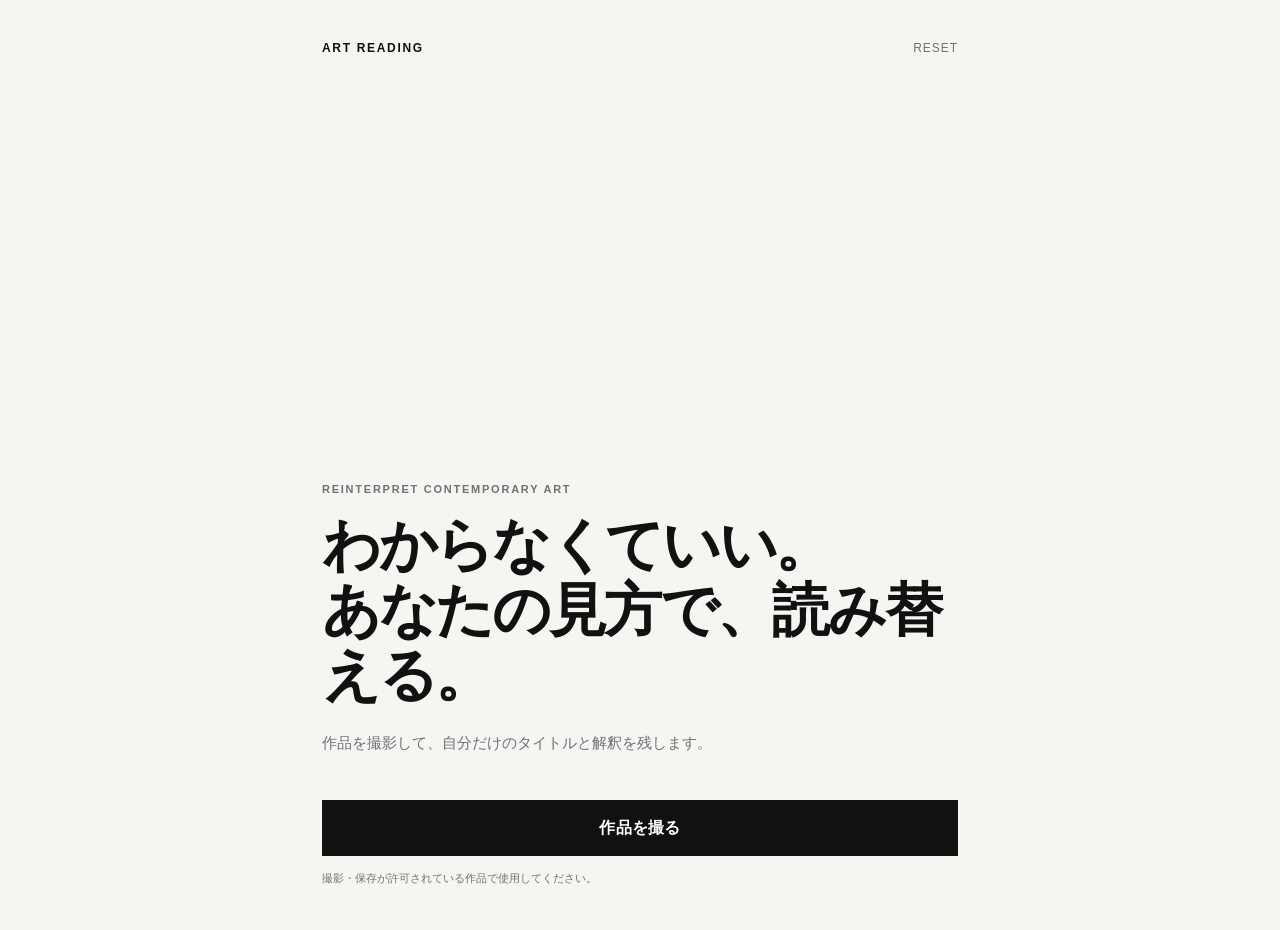
==== art-reading/index.html @ 56af3f80 "Add ART READING web app prototype" ====
<!doctype html>
<html lang="ja">
<head>
<meta charset="utf-8">
<meta name="viewport" content="width=device-width,initial-scale=1,viewport-fit=cover">
<title>ART READING</title>
<style>
:root{--bg:#f5f5f2;--fg:#111;--muted:#717171;--line:#d8d8d2;--card:#fff;--pad:clamp(20px,5vw,42px)}
*{box-sizing:border-box}html,body{margin:0;background:var(--bg);color:var(--fg);font-family:Futura,"Avenir Next","Helvetica Neue",Arial,"Noto Sans JP",sans-serif}body{min-height:100dvh}
button,input,textarea{font:inherit}button{cursor:pointer}.app{width:min(100%,720px);min-height:100dvh;margin:0 auto;padding:18px var(--pad) 42px}
.topbar{display:flex;justify-content:space-between;align-items:center;height:44px;margin-bottom:28px}.brand{font-size:12px;font-weight:700;letter-spacing:.14em}
.text-btn{border:0;background:transparent;color:var(--muted);font-size:12px;letter-spacing:.08em;padding:10px 0}.screen{display:none;min-height:calc(100dvh - 110px);flex-direction:column}.screen.active{display:flex}
.hero{margin:auto 0 44px}.eyebrow,.step{font-size:11px;font-weight:700;letter-spacing:.16em;color:var(--muted);margin:0 0 18px}
h1{font-size:clamp(34px,9vw,58px);line-height:1.12;letter-spacing:-.04em;margin:0 0 22px;font-weight:600}h2{font-size:clamp(26px,7vw,40px);line-height:1.25;letter-spacing:-.035em;margin:0 0 16px;font-weight:600}
.lead,.sub{font-size:15px;line-height:1.75;color:var(--muted);margin:0}.note{font-size:11px;line-height:1.6;color:var(--muted);margin:14px 0 0}
.primary,.secondary,.upload-label{display:flex;align-items:center;justify-content:center;width:100%;min-height:56px;border-radius:0;border:1px solid var(--fg);font-weight:600;letter-spacing:.02em;text-decoration:none}
.primary{background:var(--fg);color:#fff}.secondary{background:transparent;color:var(--fg)}.primary:disabled{opacity:.28;cursor:not-allowed}
.actions{margin-top:auto;padding-top:26px;display:flex;gap:10px}.actions.two>*{flex:1}.actions.stacked{flex-direction:column}.finish{align-self:center;margin-top:2px}
.photo-frame,.mini-photo{background:#e8e8e3;overflow:hidden}.photo-frame{height:64dvh;max-height:680px}
.photo-frame img,.mini-photo img,.result-card>img{width:100%;height:100%;object-fit:contain;display:block}.mini-photo{width:100%;height:22dvh;min-height:150px;max-height:220px;margin-bottom:34px}
.title-input,textarea{width:100%;border:0;border-bottom:1px solid var(--fg);border-radius:0;background:transparent;color:var(--fg);outline:none;padding:18px 0;font-size:22px;margin-top:18px}
textarea{min-height:120px;resize:none;font-size:18px;line-height:1.6}.progress{display:flex;align-items:center;gap:16px;font-size:11px;color:var(--muted);margin-bottom:18px}
.progress .line{height:1px;background:var(--line);flex:1;position:relative;overflow:hidden}.progress .line i{display:block;height:100%;width:25%;background:var(--fg);transition:width .25s ease}
.choice-grid{display:grid;grid-template-columns:1fr;gap:10px;margin-top:12px}.choice{min-height:52px;border:1px solid var(--line);background:transparent;text-align:left;padding:0 16px}.choice.selected{border-color:var(--fg);background:var(--fg);color:#fff}
.optional{margin-top:14px}.result-card{background:var(--card);border:1px solid var(--line)}.result-card>img{height:min(48dvh,460px);background:#eee}
.result-body{padding:28px 24px 22px}.result-body h2{font-size:30px;margin-bottom:18px}.result-body p{font-family:"Noto Serif JP","Yu Mincho",serif;white-space:pre-wrap;font-size:15px;line-height:2;margin:0 0 28px}
.result-meta{display:flex;justify-content:space-between;padding-top:16px;border-top:1px solid var(--line);font-size:9px;letter-spacing:.14em;color:var(--muted)}
@media (min-width:700px){.app{padding-top:26px}.mini-photo{height:200px}}
</style>
</head>
<body>
<main class="app" id="app">
<header class="topbar"><div class="brand">ART READING</div><button class="text-btn" id="resetBtn" type="button">RESET</button></header>

<section class="screen active" data-screen="start">
<div class="hero"><p class="eyebrow">REINTERPRET CONTEMPORARY ART</p><h1>わからなくていい。<br>あなたの見方で、読み替える。</h1><p class="lead">作品を撮影して、自分だけのタイトルと解釈を残します。</p></div>
<label class="primary upload-label">作品を撮る<input id="photoInput" type="file" accept="image/*" capture="environment" hidden></label>
<p class="note">撮影・保存が許可されている作品で使用してください。</p>
</section>

<section class="screen" data-screen="photo">
<div class="photo-frame"><img id="photoPreview" alt="撮影した作品"></div>
<div class="actions two"><label class="secondary upload-label">撮り直す<input id="photoRetake" type="file" accept="image/*" capture="environment" hidden></label><button class="primary" id="photoOk" type="button">この作品で進む</button></div>
</section>

<section class="screen" data-screen="title">
<div class="mini-photo"><img id="titlePhoto" alt="作品"></div><p class="step">TITLE</p>
<h2>この作品に、勝手にタイトルを付けてください。</h2><p class="sub">作者のタイトルは気にしなくて構いません。</p>
<input class="title-input" id="titleInput" maxlength="60" placeholder="例：静かな衝突" autocomplete="off">
<button class="primary" id="titleNext" type="button" disabled>次へ</button>
</section>

<section class="screen" data-screen="question">
<div class="progress"><span id="progressText">1 / 4</span><span class="line"><i id="progressBar"></i></span></div>
<div class="mini-photo"><img id="questionPhoto" alt="作品"></div><p class="step" id="questionStage">INTUITION</p><h2 id="questionText">最初に目に入ったものは？</h2>
<div id="answerArea"></div>
<div class="actions stacked"><button class="primary" id="answerNext" type="button" disabled>次の質問へ</button><button class="text-btn finish" id="finishEarly" type="button">ここで完成する</button></div>
</section>

<section class="screen" data-screen="result">
<p class="step">RECONSTRUCTED VIEW</p>
<article class="result-card" id="resultCard"><img id="resultPhoto" alt="作品"><div class="result-body"><h2 id="resultTitle"></h2><p id="resultText"></p><div class="result-meta"><span>MY READING</span><span id="resultDate"></span></div></div></article>
<div class="actions stacked"><button class="primary" id="saveBtn" type="button">画像として保存</button><button class="secondary" id="againBtn" type="button">もう一度</button></div>
<p class="note">この試作版の解説文は仮ロジックです。API接続後、回答をAIが自然な文章に再編集します。</p>
</section>
</main>
<canvas id="exportCanvas" hidden></canvas>
<script>
const screens=[...document.querySelectorAll('.screen')];
const state={photoData:'',title:'',answers:[]};
const qs=[
{stage:'INTUITION',text:'最初に目に入ったものは？',type:'text'},
{stage:'FEELING',text:'好き・嫌いで言うと、どちらに近い？',type:'feeling'},
{stage:'STORY',text:'この作品の中で、何が起きていると思う？',type:'text'},
{stage:'YOURSELF',text:'自分の経験に置き換えると、何に近い？',type:'text'}
];
let qi=0;const $=id=>document.getElementById(id);
function show(name){screens.forEach(s=>s.classList.toggle('active',s.dataset.screen===name));window.scrollTo(0,0)}
function setAllPhotos(src){['photoPreview','titlePhoto','questionPhoto','resultPhoto'].forEach(id=>$(id).src=src)}
function reset(){state.photoData='';state.title='';state.answers=[];qi=0;$('titleInput').value='';$('titleNext').disabled=true;show('start')}
function handlePhoto(file){if(!file)return;const reader=new FileReader();reader.onload=e=>{state.photoData=e.target.result;setAllPhotos(state.photoData);show('photo')};reader.readAsDataURL(file)}
$('photoInput').addEventListener('change',e=>handlePhoto(e.target.files[0]));$('photoRetake').addEventListener('change',e=>handlePhoto(e.target.files[0]));$('photoOk').onclick=()=>show('title');$('resetBtn').onclick=reset;
$('titleInput').addEventListener('input',e=>{$('titleNext').disabled=!e.target.value.trim()});
$('titleNext').onclick=()=>{state.title=$('titleInput').value.trim();qi=0;renderQuestion();show('question')};

function renderQuestion(){
const q=qs[qi];$('progressText').textContent=`${qi+1} / 4`;$('progressBar').style.width=`${(qi+1)*25}%`;$('questionStage').textContent=q.stage;$('questionText').textContent=q.text;$('answerNext').textContent=qi===qs.length-1?'完成する':'次の質問へ';$('answerNext').disabled=true;
const area=$('answerArea');area.innerHTML='';
if(q.type==='text'){const ta=document.createElement('textarea');ta.placeholder='短くても大丈夫です';ta.value=state.answers[qi]?.text||'';ta.addEventListener('input',()=>{$('answerNext').disabled=!ta.value.trim()});area.appendChild(ta);if(ta.value.trim())$('answerNext').disabled=false}
else{const grid=document.createElement('div');grid.className='choice-grid';['好き','どちらでもない','嫌い'].forEach(v=>{const b=document.createElement('button');b.type='button';b.className='choice';b.textContent=v;if(state.answers[qi]?.choice===v)b.classList.add('selected');b.onclick=()=>{grid.querySelectorAll('.choice').forEach(x=>x.classList.remove('selected'));b.classList.add('selected');$('answerNext').disabled=false};grid.appendChild(b)});const opt=document.createElement('textarea');opt.className='optional';opt.placeholder='なぜ？（任意）';opt.value=state.answers[qi]?.reason||'';area.append(grid,opt);if(state.answers[qi]?.choice)$('answerNext').disabled=false}}
function captureAnswer(){const q=qs[qi],area=$('answerArea');if(q.type==='text')state.answers[qi]={text:area.querySelector('textarea').value.trim()};else state.answers[qi]={choice:area.querySelector('.choice.selected')?.textContent||'',reason:area.querySelector('textarea').value.trim()}}
$('answerNext').onclick=()=>{captureAnswer();if(qi<qs.length-1){qi++;renderQuestion()}else finish()};
$('finishEarly').onclick=()=>{if(!$('answerNext').disabled)captureAnswer();finish()};

function buildText(){const a=state.answers,lines=[];if(a[0]?.text)lines.push(`最初に目に入ったのは、${a[0].text}。`);if(a[1]?.choice){let s=`好き・嫌いで言えば「${a[1].choice}」に近い。`;if(a[1].reason)s+=` ${a[1].reason}。`;lines.push(s)}if(a[2]?.text)lines.push(`私には、${a[2].text}ように見える。`);if(a[3]?.text)lines.push(`自分の経験に重ねるなら、${a[3].text}に近い。`);if(!lines.length)lines.push('この作品を見た瞬間に浮かんだものを、そのまま残した。');return lines.join('\n')}
function finish(){$('resultTitle').textContent=state.title;$('resultText').textContent=buildText();$('resultDate').textContent=new Intl.DateTimeFormat('ja-JP',{year:'numeric',month:'2-digit',day:'2-digit'}).format(new Date());show('result')}
$('againBtn').onclick=reset;
$('saveBtn').onclick=async()=>{const img=new Image();img.onload=()=>{const c=$('exportCanvas'),ctx=c.getContext('2d');const W=1400,photoH=980,pad=88;c.width=W;c.height=1900;ctx.fillStyle='#fff';ctx.fillRect(0,0,c.width,c.height);const scale=Math.min(W/img.width,photoH/img.height),dw=img.width*scale,dh=img.height*scale;ctx.fillStyle='#eee';ctx.fillRect(0,0,W,photoH);ctx.drawImage(img,(W-dw)/2,(photoH-dh)/2,dw,dh);ctx.fillStyle='#111';ctx.font='600 56px Arial';wrap(ctx,state.title,pad,1095,W-pad*2,72);ctx.font='30px serif';const text=buildText().split('\n');let y=1265;text.forEach(line=>{y=wrap(ctx,line,pad,y,W-pad*2,50)+16});ctx.strokeStyle='#ddd';ctx.beginPath();ctx.moveTo(pad,1760);ctx.lineTo(W-pad,1760);ctx.stroke();ctx.fillStyle='#777';ctx.font='18px Arial';ctx.fillText('MY READING',pad,1810);ctx.textAlign='right';ctx.fillText($('resultDate').textContent,W-pad,1810);ctx.textAlign='left';const a=document.createElement('a');a.download='art-reading.png';a.href=c.toDataURL('image/png');a.click()};img.src=state.photoData};
function wrap(ctx,text,x,y,maxWidth,lineHeight){const chars=[...text];let line='';for(const ch of chars){const test=line+ch;if(ctx.measureText(test).width>maxWidth&&line){ctx.fillText(line,x,y);line=ch;y+=lineHeight}else line=test}if(line)ctx.fillText(line,x,y);return y}
</script>
</body></html>
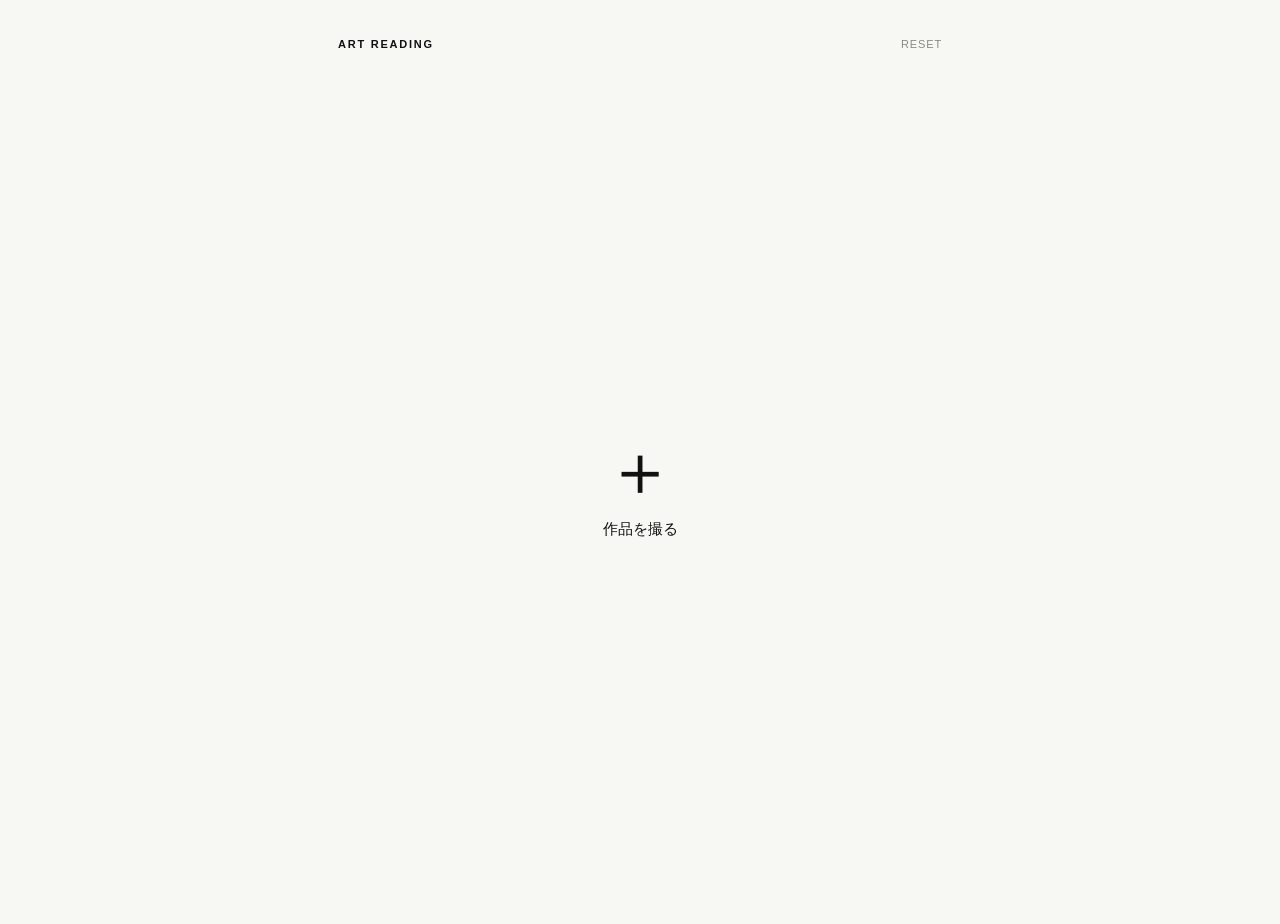
==== commit fb1c9a64: "Simplify ART READING exhibition UI" ====
--- a/art-reading/index.html
+++ b/art-reading/index.html
@@ -5,97 +5,255 @@
 <meta name="viewport" content="width=device-width,initial-scale=1,viewport-fit=cover">
 <title>ART READING</title>
 <style>
-:root{--bg:#f5f5f2;--fg:#111;--muted:#717171;--line:#d8d8d2;--card:#fff;--pad:clamp(20px,5vw,42px)}
-*{box-sizing:border-box}html,body{margin:0;background:var(--bg);color:var(--fg);font-family:Futura,"Avenir Next","Helvetica Neue",Arial,"Noto Sans JP",sans-serif}body{min-height:100dvh}
-button,input,textarea{font:inherit}button{cursor:pointer}.app{width:min(100%,720px);min-height:100dvh;margin:0 auto;padding:18px var(--pad) 42px}
-.topbar{display:flex;justify-content:space-between;align-items:center;height:44px;margin-bottom:28px}.brand{font-size:12px;font-weight:700;letter-spacing:.14em}
-.text-btn{border:0;background:transparent;color:var(--muted);font-size:12px;letter-spacing:.08em;padding:10px 0}.screen{display:none;min-height:calc(100dvh - 110px);flex-direction:column}.screen.active{display:flex}
-.hero{margin:auto 0 44px}.eyebrow,.step{font-size:11px;font-weight:700;letter-spacing:.16em;color:var(--muted);margin:0 0 18px}
-h1{font-size:clamp(34px,9vw,58px);line-height:1.12;letter-spacing:-.04em;margin:0 0 22px;font-weight:600}h2{font-size:clamp(26px,7vw,40px);line-height:1.25;letter-spacing:-.035em;margin:0 0 16px;font-weight:600}
-.lead,.sub{font-size:15px;line-height:1.75;color:var(--muted);margin:0}.note{font-size:11px;line-height:1.6;color:var(--muted);margin:14px 0 0}
-.primary,.secondary,.upload-label{display:flex;align-items:center;justify-content:center;width:100%;min-height:56px;border-radius:0;border:1px solid var(--fg);font-weight:600;letter-spacing:.02em;text-decoration:none}
-.primary{background:var(--fg);color:#fff}.secondary{background:transparent;color:var(--fg)}.primary:disabled{opacity:.28;cursor:not-allowed}
-.actions{margin-top:auto;padding-top:26px;display:flex;gap:10px}.actions.two>*{flex:1}.actions.stacked{flex-direction:column}.finish{align-self:center;margin-top:2px}
-.photo-frame,.mini-photo{background:#e8e8e3;overflow:hidden}.photo-frame{height:64dvh;max-height:680px}
-.photo-frame img,.mini-photo img,.result-card>img{width:100%;height:100%;object-fit:contain;display:block}.mini-photo{width:100%;height:22dvh;min-height:150px;max-height:220px;margin-bottom:34px}
-.title-input,textarea{width:100%;border:0;border-bottom:1px solid var(--fg);border-radius:0;background:transparent;color:var(--fg);outline:none;padding:18px 0;font-size:22px;margin-top:18px}
-textarea{min-height:120px;resize:none;font-size:18px;line-height:1.6}.progress{display:flex;align-items:center;gap:16px;font-size:11px;color:var(--muted);margin-bottom:18px}
-.progress .line{height:1px;background:var(--line);flex:1;position:relative;overflow:hidden}.progress .line i{display:block;height:100%;width:25%;background:var(--fg);transition:width .25s ease}
-.choice-grid{display:grid;grid-template-columns:1fr;gap:10px;margin-top:12px}.choice{min-height:52px;border:1px solid var(--line);background:transparent;text-align:left;padding:0 16px}.choice.selected{border-color:var(--fg);background:var(--fg);color:#fff}
-.optional{margin-top:14px}.result-card{background:var(--card);border:1px solid var(--line)}.result-card>img{height:min(48dvh,460px);background:#eee}
-.result-body{padding:28px 24px 22px}.result-body h2{font-size:30px;margin-bottom:18px}.result-body p{font-family:"Noto Serif JP","Yu Mincho",serif;white-space:pre-wrap;font-size:15px;line-height:2;margin:0 0 28px}
-.result-meta{display:flex;justify-content:space-between;padding-top:16px;border-top:1px solid var(--line);font-size:9px;letter-spacing:.14em;color:var(--muted)}
-@media (min-width:700px){.app{padding-top:26px}.mini-photo{height:200px}}
+:root{--bg:#f7f7f4;--fg:#111;--muted:#8a8a84;--line:#d7d7d0;--pad:clamp(20px,5vw,38px)}
+*{box-sizing:border-box}
+html,body{margin:0;background:var(--bg);color:var(--fg);font-family:Futura,"Avenir Next","Helvetica Neue",Arial,"Noto Sans JP",sans-serif}
+body{min-height:100dvh}
+button,input,textarea{font:inherit}
+button{cursor:pointer}
+.app{width:min(100%,680px);min-height:100dvh;margin:0 auto;padding:18px var(--pad) 34px}
+.topbar{height:40px;display:flex;align-items:center;justify-content:space-between;margin-bottom:18px}
+.brand{font-size:11px;font-weight:700;letter-spacing:.16em}
+.text-btn{border:0;background:transparent;color:var(--muted);font-size:11px;letter-spacing:.08em;padding:10px 0}
+.screen{display:none;min-height:calc(100dvh - 92px);flex-direction:column}
+.screen.active{display:flex}
+.start-center{margin:auto 0;text-align:center;display:flex;flex-direction:column;align-items:center;gap:16px}
+.plus{font-size:72px;font-weight:200;line-height:1}
+.capture-label{display:inline-flex;flex-direction:column;align-items:center;gap:14px;color:var(--fg);text-decoration:none;font-size:15px}
+.photo-frame,.mini-photo{background:#ededE8;overflow:hidden}
+.photo-frame{height:72dvh;max-height:760px}
+.photo-frame img,.mini-photo img,.result-photo{width:100%;height:100%;object-fit:contain;display:block}
+.mini-photo{height:32dvh;min-height:190px;max-height:300px;margin-bottom:34px}
+.step{font-size:11px;font-weight:700;letter-spacing:.16em;color:var(--muted);margin:0 0 18px}
+h1,h2{margin:0;font-weight:500;letter-spacing:-.035em}
+h2{font-size:clamp(28px,7vw,40px);line-height:1.32}
+.title-input,textarea{width:100%;border:0;border-bottom:1px solid var(--fg);border-radius:0;background:transparent;color:var(--fg);outline:none;padding:18px 0;font-size:22px;margin-top:26px}
+textarea{min-height:120px;resize:none;font-size:18px;line-height:1.7}
+.primary,.secondary,.upload-label{display:flex;align-items:center;justify-content:center;min-height:54px;border-radius:0;border:1px solid var(--fg);font-weight:600;text-decoration:none}
+.primary{background:var(--fg);color:white}
+.secondary{background:transparent;color:var(--fg)}
+.primary:disabled{opacity:.24;cursor:not-allowed}
+.actions{margin-top:auto;padding-top:28px;display:flex;gap:12px}
+.actions.two>*{flex:1}
+.actions.stacked{flex-direction:column}
+.next-single{margin-top:auto;padding-top:30px}
+.finish{align-self:center}
+.progress{display:flex;align-items:center;gap:14px;font-size:11px;color:var(--muted);margin-bottom:22px}
+.progress-line{height:1px;background:var(--line);flex:1;overflow:hidden}
+.progress-line i{display:block;height:100%;width:25%;background:var(--fg);transition:width .2s ease}
+.choice-grid{display:grid;gap:10px;margin-top:24px}
+.choice{min-height:56px;border:1px solid var(--line);background:transparent;text-align:left;padding:0 18px}
+.choice.selected{background:var(--fg);border-color:var(--fg);color:#fff}
+.result-wrap{background:#fff}
+.result-photo{height:min(55dvh,520px);background:#ecece7}
+.result-body{padding:34px 24px 26px}
+.result-body h2{font-size:32px;margin-bottom:24px}
+.result-body p{font-family:"Noto Serif JP","Yu Mincho",serif;white-space:pre-wrap;font-size:15px;line-height:2.05;margin:0 0 30px}
+.result-date{text-align:right;color:var(--muted);font-size:10px;letter-spacing:.08em}
+@media(min-width:700px){.app{padding-top:24px}.mini-photo{height:280px}}
 </style>
 </head>
 <body>
-<main class="app" id="app">
-<header class="topbar"><div class="brand">ART READING</div><button class="text-btn" id="resetBtn" type="button">RESET</button></header>
+<main class="app">
+<header class="topbar">
+  <div class="brand">ART READING</div>
+  <button class="text-btn" id="resetBtn" type="button">RESET</button>
+</header>
 
 <section class="screen active" data-screen="start">
-<div class="hero"><p class="eyebrow">REINTERPRET CONTEMPORARY ART</p><h1>わからなくていい。<br>あなたの見方で、読み替える。</h1><p class="lead">作品を撮影して、自分だけのタイトルと解釈を残します。</p></div>
-<label class="primary upload-label">作品を撮る<input id="photoInput" type="file" accept="image/*" capture="environment" hidden></label>
-<p class="note">撮影・保存が許可されている作品で使用してください。</p>
+  <div class="start-center">
+    <label class="capture-label">
+      <span class="plus">＋</span>
+      <span>作品を撮る</span>
+      <input id="photoInput" type="file" accept="image/*" capture="environment" hidden>
+    </label>
+  </div>
 </section>
 
 <section class="screen" data-screen="photo">
-<div class="photo-frame"><img id="photoPreview" alt="撮影した作品"></div>
-<div class="actions two"><label class="secondary upload-label">撮り直す<input id="photoRetake" type="file" accept="image/*" capture="environment" hidden></label><button class="primary" id="photoOk" type="button">この作品で進む</button></div>
+  <div class="photo-frame"><img id="photoPreview" alt="作品"></div>
+  <div class="actions two">
+    <label class="secondary upload-label">撮り直す<input id="photoRetake" type="file" accept="image/*" capture="environment" hidden></label>
+    <button class="primary" id="photoOk" type="button">次へ →</button>
+  </div>
 </section>
 
 <section class="screen" data-screen="title">
-<div class="mini-photo"><img id="titlePhoto" alt="作品"></div><p class="step">TITLE</p>
-<h2>この作品に、勝手にタイトルを付けてください。</h2><p class="sub">作者のタイトルは気にしなくて構いません。</p>
-<input class="title-input" id="titleInput" maxlength="60" placeholder="例：静かな衝突" autocomplete="off">
-<button class="primary" id="titleNext" type="button" disabled>次へ</button>
+  <div class="mini-photo"><img id="titlePhoto" alt="作品"></div>
+  <p class="step">TITLE</p>
+  <h2>この作品に<br>タイトルを付ける</h2>
+  <input class="title-input" id="titleInput" maxlength="60" autocomplete="off">
+  <button class="primary next-single" id="titleNext" type="button" disabled>次へ →</button>
 </section>
 
 <section class="screen" data-screen="question">
-<div class="progress"><span id="progressText">1 / 4</span><span class="line"><i id="progressBar"></i></span></div>
-<div class="mini-photo"><img id="questionPhoto" alt="作品"></div><p class="step" id="questionStage">INTUITION</p><h2 id="questionText">最初に目に入ったものは？</h2>
-<div id="answerArea"></div>
-<div class="actions stacked"><button class="primary" id="answerNext" type="button" disabled>次の質問へ</button><button class="text-btn finish" id="finishEarly" type="button">ここで完成する</button></div>
+  <div class="progress"><span id="progressText">01 / 04</span><span class="progress-line"><i id="progressBar"></i></span></div>
+  <div class="mini-photo"><img id="questionPhoto" alt="作品"></div>
+  <h2 id="questionText"></h2>
+  <div id="answerArea"></div>
+  <div class="actions stacked">
+    <button class="primary" id="answerNext" type="button" disabled>次へ →</button>
+    <button class="text-btn finish" id="finishEarly" type="button">ここで終わる</button>
+  </div>
 </section>
 
 <section class="screen" data-screen="result">
-<p class="step">RECONSTRUCTED VIEW</p>
-<article class="result-card" id="resultCard"><img id="resultPhoto" alt="作品"><div class="result-body"><h2 id="resultTitle"></h2><p id="resultText"></p><div class="result-meta"><span>MY READING</span><span id="resultDate"></span></div></div></article>
-<div class="actions stacked"><button class="primary" id="saveBtn" type="button">画像として保存</button><button class="secondary" id="againBtn" type="button">もう一度</button></div>
-<p class="note">この試作版の解説文は仮ロジックです。API接続後、回答をAIが自然な文章に再編集します。</p>
+  <article class="result-wrap">
+    <img class="result-photo" id="resultPhoto" alt="作品">
+    <div class="result-body">
+      <h2 id="resultTitle"></h2>
+      <p id="resultText"></p>
+      <div class="result-date" id="resultDate"></div>
+    </div>
+  </article>
+  <div class="actions stacked">
+    <button class="primary" id="saveBtn" type="button">保存</button>
+    <button class="secondary" id="againBtn" type="button">もう一度</button>
+  </div>
 </section>
 </main>
+
 <canvas id="exportCanvas" hidden></canvas>
+
 <script>
 const screens=[...document.querySelectorAll('.screen')];
 const state={photoData:'',title:'',answers:[]};
 const qs=[
-{stage:'INTUITION',text:'最初に目に入ったものは？',type:'text'},
-{stage:'FEELING',text:'好き・嫌いで言うと、どちらに近い？',type:'feeling'},
-{stage:'STORY',text:'この作品の中で、何が起きていると思う？',type:'text'},
-{stage:'YOURSELF',text:'自分の経験に置き換えると、何に近い？',type:'text'}
+{text:'最初に目に入ったものは？',type:'text'},
+{text:'好き・嫌いで言うと\nどちらに近い？',type:'feeling'},
+{text:'この作品の中で\n何が起きていると思う？',type:'text'},
+{text:'自分の経験に置き換えると\n何に近い？',type:'text'}
 ];
-let qi=0;const $=id=>document.getElementById(id);
-function show(name){screens.forEach(s=>s.classList.toggle('active',s.dataset.screen===name));window.scrollTo(0,0)}
-function setAllPhotos(src){['photoPreview','titlePhoto','questionPhoto','resultPhoto'].forEach(id=>$(id).src=src)}
-function reset(){state.photoData='';state.title='';state.answers=[];qi=0;$('titleInput').value='';$('titleNext').disabled=true;show('start')}
-function handlePhoto(file){if(!file)return;const reader=new FileReader();reader.onload=e=>{state.photoData=e.target.result;setAllPhotos(state.photoData);show('photo')};reader.readAsDataURL(file)}
-$('photoInput').addEventListener('change',e=>handlePhoto(e.target.files[0]));$('photoRetake').addEventListener('change',e=>handlePhoto(e.target.files[0]));$('photoOk').onclick=()=>show('title');$('resetBtn').onclick=reset;
-$('titleInput').addEventListener('input',e=>{$('titleNext').disabled=!e.target.value.trim()});
-$('titleNext').onclick=()=>{state.title=$('titleInput').value.trim();qi=0;renderQuestion();show('question')};
+let qi=0;
+const $=id=>document.getElementById(id);
+
+function show(name){
+  screens.forEach(s=>s.classList.toggle('active',s.dataset.screen===name));
+  window.scrollTo(0,0);
+}
+function setPhotos(src){
+  ['photoPreview','titlePhoto','questionPhoto','resultPhoto'].forEach(id=>$(id).src=src);
+}
+function reset(){
+  state.photoData=''; state.title=''; state.answers=[]; qi=0;
+  $('titleInput').value=''; $('titleNext').disabled=true; show('start');
+}
+function handlePhoto(file){
+  if(!file)return;
+  const reader=new FileReader();
+  reader.onload=e=>{state.photoData=e.target.result;setPhotos(state.photoData);show('photo')};
+  reader.readAsDataURL(file);
+}
+
+$('photoInput').addEventListener('change',e=>handlePhoto(e.target.files[0]));
+$('photoRetake').addEventListener('change',e=>handlePhoto(e.target.files[0]));
+$('photoOk').onclick=()=>show('title');
+$('resetBtn').onclick=reset;
+
+$('titleInput').addEventListener('input',e=>$('titleNext').disabled=!e.target.value.trim());
+$('titleNext').onclick=()=>{
+  state.title=$('titleInput').value.trim();
+  qi=0; renderQuestion(); show('question');
+};
 
 function renderQuestion(){
-const q=qs[qi];$('progressText').textContent=`${qi+1} / 4`;$('progressBar').style.width=`${(qi+1)*25}%`;$('questionStage').textContent=q.stage;$('questionText').textContent=q.text;$('answerNext').textContent=qi===qs.length-1?'完成する':'次の質問へ';$('answerNext').disabled=true;
-const area=$('answerArea');area.innerHTML='';
-if(q.type==='text'){const ta=document.createElement('textarea');ta.placeholder='短くても大丈夫です';ta.value=state.answers[qi]?.text||'';ta.addEventListener('input',()=>{$('answerNext').disabled=!ta.value.trim()});area.appendChild(ta);if(ta.value.trim())$('answerNext').disabled=false}
-else{const grid=document.createElement('div');grid.className='choice-grid';['好き','どちらでもない','嫌い'].forEach(v=>{const b=document.createElement('button');b.type='button';b.className='choice';b.textContent=v;if(state.answers[qi]?.choice===v)b.classList.add('selected');b.onclick=()=>{grid.querySelectorAll('.choice').forEach(x=>x.classList.remove('selected'));b.classList.add('selected');$('answerNext').disabled=false};grid.appendChild(b)});const opt=document.createElement('textarea');opt.className='optional';opt.placeholder='なぜ？（任意）';opt.value=state.answers[qi]?.reason||'';area.append(grid,opt);if(state.answers[qi]?.choice)$('answerNext').disabled=false}}
-function captureAnswer(){const q=qs[qi],area=$('answerArea');if(q.type==='text')state.answers[qi]={text:area.querySelector('textarea').value.trim()};else state.answers[qi]={choice:area.querySelector('.choice.selected')?.textContent||'',reason:area.querySelector('textarea').value.trim()}}
-$('answerNext').onclick=()=>{captureAnswer();if(qi<qs.length-1){qi++;renderQuestion()}else finish()};
-$('finishEarly').onclick=()=>{if(!$('answerNext').disabled)captureAnswer();finish()};
-
-function buildText(){const a=state.answers,lines=[];if(a[0]?.text)lines.push(`最初に目に入ったのは、${a[0].text}。`);if(a[1]?.choice){let s=`好き・嫌いで言えば「${a[1].choice}」に近い。`;if(a[1].reason)s+=` ${a[1].reason}。`;lines.push(s)}if(a[2]?.text)lines.push(`私には、${a[2].text}ように見える。`);if(a[3]?.text)lines.push(`自分の経験に重ねるなら、${a[3].text}に近い。`);if(!lines.length)lines.push('この作品を見た瞬間に浮かんだものを、そのまま残した。');return lines.join('\n')}
-function finish(){$('resultTitle').textContent=state.title;$('resultText').textContent=buildText();$('resultDate').textContent=new Intl.DateTimeFormat('ja-JP',{year:'numeric',month:'2-digit',day:'2-digit'}).format(new Date());show('result')}
+  const q=qs[qi];
+  $('progressText').textContent=String(qi+1).padStart(2,'0')+' / 04';
+  $('progressBar').style.width=((qi+1)*25)+'%';
+  $('questionText').innerHTML=q.text.replace('\n','<br>');
+  $('answerNext').textContent=qi===3?'完成する':'次へ →';
+  $('answerNext').disabled=true;
+  const area=$('answerArea'); area.innerHTML='';
+
+  if(q.type==='text'){
+    const ta=document.createElement('textarea');
+    ta.value=state.answers[qi]?.text||'';
+    ta.addEventListener('input',()=>{$('answerNext').disabled=!ta.value.trim()});
+    area.appendChild(ta);
+    if(ta.value.trim())$('answerNext').disabled=false;
+  }else{
+    const grid=document.createElement('div'); grid.className='choice-grid';
+    ['好き','どちらでもない','嫌い'].forEach(v=>{
+      const b=document.createElement('button');
+      b.type='button'; b.className='choice'; b.textContent=v;
+      if(state.answers[qi]?.choice===v)b.classList.add('selected');
+      b.onclick=()=>{
+        grid.querySelectorAll('.choice').forEach(x=>x.classList.remove('selected'));
+        b.classList.add('selected');
+        $('answerNext').disabled=false;
+      };
+      grid.appendChild(b);
+    });
+    area.appendChild(grid);
+    if(state.answers[qi]?.choice)$('answerNext').disabled=false;
+  }
+}
+
+function captureAnswer(){
+  const q=qs[qi],area=$('answerArea');
+  if(q.type==='text'){
+    state.answers[qi]={text:area.querySelector('textarea').value.trim()};
+  }else{
+    state.answers[qi]={choice:area.querySelector('.choice.selected')?.textContent||''};
+  }
+}
+$('answerNext').onclick=()=>{
+  captureAnswer();
+  if(qi<3){qi++;renderQuestion()}else finish();
+};
+$('finishEarly').onclick=()=>{
+  if(!$('answerNext').disabled)captureAnswer();
+  finish();
+};
+
+function buildText(){
+  const a=state.answers,lines=[];
+  if(a[0]?.text)lines.push('最初に目に入ったのは、'+a[0].text+'。');
+  if(a[1]?.choice)lines.push('好き・嫌いで言えば「'+a[1].choice+'」に近い。');
+  if(a[2]?.text)lines.push('私には、'+a[2].text+'ように見える。');
+  if(a[3]?.text)lines.push('自分の経験に重ねるなら、'+a[3].text+'に近い。');
+  if(!lines.length)lines.push('この作品を見た瞬間に浮かんだものを、そのまま残した。');
+  return lines.join('\n\n');
+}
+function finish(){
+  $('resultTitle').textContent=state.title;
+  $('resultText').textContent=buildText();
+  $('resultDate').textContent=new Intl.DateTimeFormat('ja-JP',{year:'numeric',month:'2-digit',day:'2-digit'}).format(new Date());
+  show('result');
+}
 $('againBtn').onclick=reset;
-$('saveBtn').onclick=async()=>{const img=new Image();img.onload=()=>{const c=$('exportCanvas'),ctx=c.getContext('2d');const W=1400,photoH=980,pad=88;c.width=W;c.height=1900;ctx.fillStyle='#fff';ctx.fillRect(0,0,c.width,c.height);const scale=Math.min(W/img.width,photoH/img.height),dw=img.width*scale,dh=img.height*scale;ctx.fillStyle='#eee';ctx.fillRect(0,0,W,photoH);ctx.drawImage(img,(W-dw)/2,(photoH-dh)/2,dw,dh);ctx.fillStyle='#111';ctx.font='600 56px Arial';wrap(ctx,state.title,pad,1095,W-pad*2,72);ctx.font='30px serif';const text=buildText().split('\n');let y=1265;text.forEach(line=>{y=wrap(ctx,line,pad,y,W-pad*2,50)+16});ctx.strokeStyle='#ddd';ctx.beginPath();ctx.moveTo(pad,1760);ctx.lineTo(W-pad,1760);ctx.stroke();ctx.fillStyle='#777';ctx.font='18px Arial';ctx.fillText('MY READING',pad,1810);ctx.textAlign='right';ctx.fillText($('resultDate').textContent,W-pad,1810);ctx.textAlign='left';const a=document.createElement('a');a.download='art-reading.png';a.href=c.toDataURL('image/png');a.click()};img.src=state.photoData};
-function wrap(ctx,text,x,y,maxWidth,lineHeight){const chars=[...text];let line='';for(const ch of chars){const test=line+ch;if(ctx.measureText(test).width>maxWidth&&line){ctx.fillText(line,x,y);line=ch;y+=lineHeight}else line=test}if(line)ctx.fillText(line,x,y);return y}
+
+$('saveBtn').onclick=()=>{
+  const img=new Image();
+  img.onload=()=>{
+    const c=$('exportCanvas'),ctx=c.getContext('2d');
+    const W=1400,photoH=980,pad=90;
+    c.width=W;c.height=1900;
+    ctx.fillStyle='#fff';ctx.fillRect(0,0,W,c.height);
+    const scale=Math.min(W/img.width,photoH/img.height),dw=img.width*scale,dh=img.height*scale;
+    ctx.fillStyle='#eee';ctx.fillRect(0,0,W,photoH);
+    ctx.drawImage(img,(W-dw)/2,(photoH-dh)/2,dw,dh);
+    ctx.fillStyle='#111';ctx.font='500 58px Arial';
+    wrap(ctx,state.title,pad,1095,W-pad*2,74);
+    ctx.font='30px serif';
+    let y=1280;
+    buildText().split('\n').forEach(line=>{if(line===''){y+=30}else{y=wrap(ctx,line,pad,y,W-pad*2,52)+14}});
+    ctx.fillStyle='#777';ctx.font='18px Arial';ctx.textAlign='right';
+    ctx.fillText($('resultDate').textContent,W-pad,1810);ctx.textAlign='left';
+    const a=document.createElement('a');a.download='art-reading.png';a.href=c.toDataURL('image/png');a.click();
+  };
+  img.src=state.photoData;
+};
+function wrap(ctx,text,x,y,maxWidth,lineHeight){
+  let line='';
+  for(const ch of [...text]){
+    const test=line+ch;
+    if(ctx.measureText(test).width>maxWidth&&line){ctx.fillText(line,x,y);line=ch;y+=lineHeight}
+    else line=test;
+  }
+  if(line)ctx.fillText(line,x,y);
+  return y;
+}
 </script>
-</body></html>+</body>
+</html>
